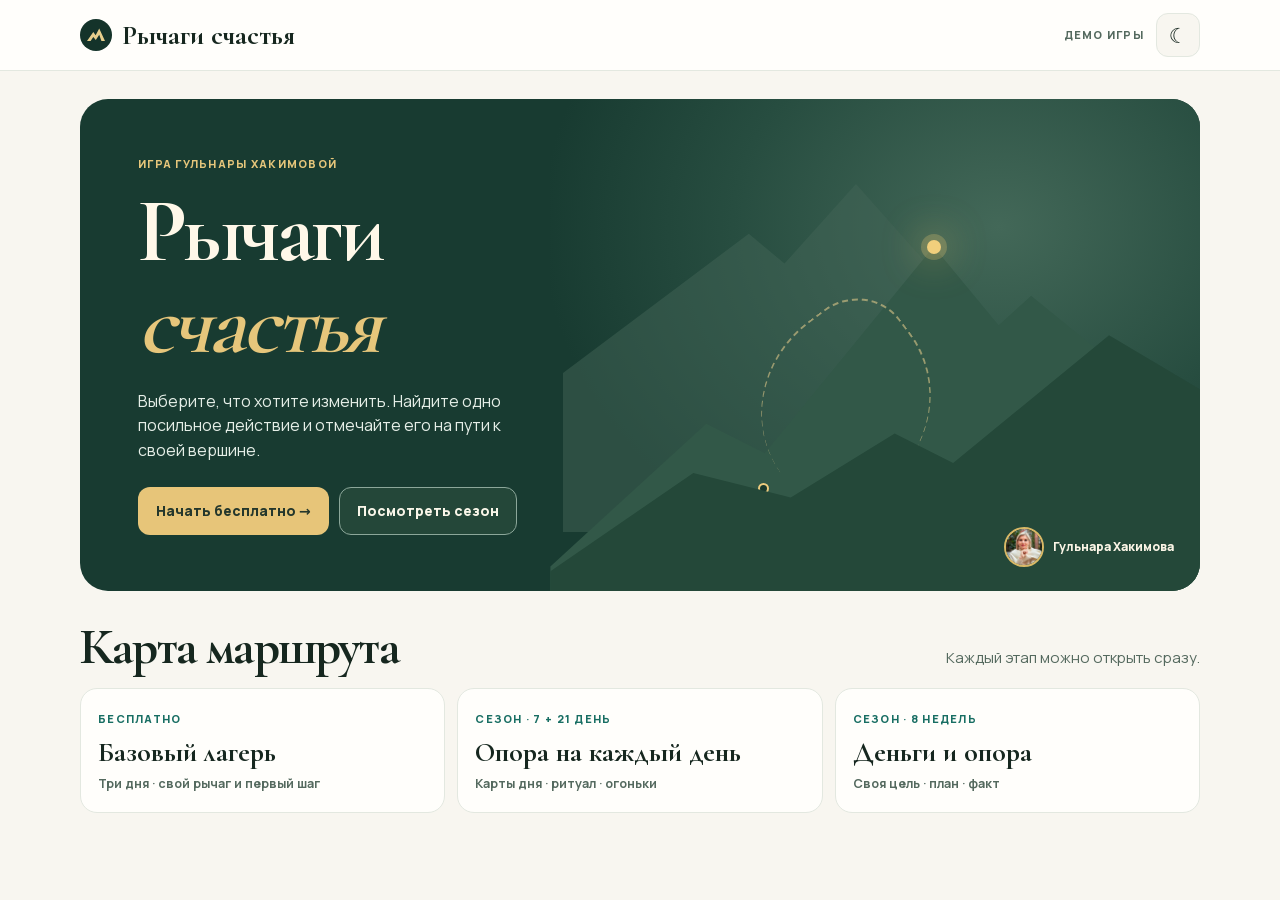
==== expedition/index.html @ 24498863 "Добавить интерактивное демо Экспедиции" ====
<!doctype html>
<html lang="ru" data-theme="light">
<head>
  <meta charset="utf-8">
  <meta name="viewport" content="width=device-width, initial-scale=1">
  <meta name="theme-color" content="#14332a">
  <meta name="robots" content="noindex">
  <title>Рычаги счастья — Экспедиция</title>
  <link rel="icon" href="../gulnara.jpg" type="image/jpeg">
  <link rel="stylesheet" href="fonts/fonts.css">
  <link rel="stylesheet" href="style.css">
  <script src="app.js" defer></script>
</head>
<body>
  <header class="top"><div class="wrap top-inner">
    <a class="brand" href="#start"><span class="brand-icon" aria-hidden="true"></span>Рычаги счастья</a>
    <div class="top-actions"><span class="demo">Демо игры</span><button class="icon" type="button" id="theme" aria-label="Включить тёмную тему">☾</button></div>
  </div></header>
  <main class="wrap">
    <div id="screen"></div>
    <p id="notice" class="sr" role="status"></p>
  </main>
</body>
</html>
---- expedition/fonts/fonts.css ----
/* cyrillic */
@font-face {
  font-family: 'Cormorant Garamond';
  font-style: normal;
  font-weight: 500;
  font-display: swap;
  src: url(a10288635e25bc53.woff2) format('woff2');
  unicode-range: U+0301, U+0400-045F, U+0490-0491, U+04B0-04B1, U+2116;
}
/* latin */
@font-face {
  font-family: 'Cormorant Garamond';
  font-style: normal;
  font-weight: 500;
  font-display: swap;
  src: url(ac5feb95324d5827.woff2) format('woff2');
  unicode-range: U+0000-00FF, U+0131, U+0152-0153, U+02BB-02BC, U+02C6, U+02DA, U+02DC, U+0304, U+0308, U+0329, U+2000-206F, U+20AC, U+2122, U+2191, U+2193, U+2212, U+2215, U+FEFF, U+FFFD;
}
/* cyrillic */
@font-face {
  font-family: 'Cormorant Garamond';
  font-style: normal;
  font-weight: 600;
  font-display: swap;
  src: url(a10288635e25bc53.woff2) format('woff2');
  unicode-range: U+0301, U+0400-045F, U+0490-0491, U+04B0-04B1, U+2116;
}
/* latin */
@font-face {
  font-family: 'Cormorant Garamond';
  font-style: normal;
  font-weight: 600;
  font-display: swap;
  src: url(ac5feb95324d5827.woff2) format('woff2');
  unicode-range: U+0000-00FF, U+0131, U+0152-0153, U+02BB-02BC, U+02C6, U+02DA, U+02DC, U+0304, U+0308, U+0329, U+2000-206F, U+20AC, U+2122, U+2191, U+2193, U+2212, U+2215, U+FEFF, U+FFFD;
}
/* cyrillic */
@font-face {
  font-family: 'Cormorant Garamond';
  font-style: normal;
  font-weight: 700;
  font-display: swap;
  src: url(a10288635e25bc53.woff2) format('woff2');
  unicode-range: U+0301, U+0400-045F, U+0490-0491, U+04B0-04B1, U+2116;
}
/* latin */
@font-face {
  font-family: 'Cormorant Garamond';
  font-style: normal;
  font-weight: 700;
  font-display: swap;
  src: url(ac5feb95324d5827.woff2) format('woff2');
  unicode-range: U+0000-00FF, U+0131, U+0152-0153, U+02BB-02BC, U+02C6, U+02DA, U+02DC, U+0304, U+0308, U+0329, U+2000-206F, U+20AC, U+2122, U+2191, U+2193, U+2212, U+2215, U+FEFF, U+FFFD;
}
/* cyrillic */
@font-face {
  font-family: 'Manrope';
  font-style: normal;
  font-weight: 400;
  font-display: swap;
  src: url(06863ab0cdf648e7.woff2) format('woff2');
  unicode-range: U+0301, U+0400-045F, U+0490-0491, U+04B0-04B1, U+2116;
}
/* latin */
@font-face {
  font-family: 'Manrope';
  font-style: normal;
  font-weight: 400;
  font-display: swap;
  src: url(f2edea8e977073f2.woff2) format('woff2');
  unicode-range: U+0000-00FF, U+0131, U+0152-0153, U+02BB-02BC, U+02C6, U+02DA, U+02DC, U+0304, U+0308, U+0329, U+2000-206F, U+20AC, U+2122, U+2191, U+2193, U+2212, U+2215, U+FEFF, U+FFFD;
}
/* cyrillic */
@font-face {
  font-family: 'Manrope';
  font-style: normal;
  font-weight: 500;
  font-display: swap;
  src: url(06863ab0cdf648e7.woff2) format('woff2');
  unicode-range: U+0301, U+0400-045F, U+0490-0491, U+04B0-04B1, U+2116;
}
/* latin */
@font-face {
  font-family: 'Manrope';
  font-style: normal;
  font-weight: 500;
  font-display: swap;
  src: url(f2edea8e977073f2.woff2) format('woff2');
  unicode-range: U+0000-00FF, U+0131, U+0152-0153, U+02BB-02BC, U+02C6, U+02DA, U+02DC, U+0304, U+0308, U+0329, U+2000-206F, U+20AC, U+2122, U+2191, U+2193, U+2212, U+2215, U+FEFF, U+FFFD;
}
/* cyrillic */
@font-face {
  font-family: 'Manrope';
  font-style: normal;
  font-weight: 600;
  font-display: swap;
  src: url(06863ab0cdf648e7.woff2) format('woff2');
  unicode-range: U+0301, U+0400-045F, U+0490-0491, U+04B0-04B1, U+2116;
}
/* latin */
@font-face {
  font-family: 'Manrope';
  font-style: normal;
  font-weight: 600;
  font-display: swap;
  src: url(f2edea8e977073f2.woff2) format('woff2');
  unicode-range: U+0000-00FF, U+0131, U+0152-0153, U+02BB-02BC, U+02C6, U+02DA, U+02DC, U+0304, U+0308, U+0329, U+2000-206F, U+20AC, U+2122, U+2191, U+2193, U+2212, U+2215, U+FEFF, U+FFFD;
}
/* cyrillic */
@font-face {
  font-family: 'Manrope';
  font-style: normal;
  font-weight: 700;
  font-display: swap;
  src: url(06863ab0cdf648e7.woff2) format('woff2');
  unicode-range: U+0301, U+0400-045F, U+0490-0491, U+04B0-04B1, U+2116;
}
/* latin */
@font-face {
  font-family: 'Manrope';
  font-style: normal;
  font-weight: 700;
  font-display: swap;
  src: url(f2edea8e977073f2.woff2) format('woff2');
  unicode-range: U+0000-00FF, U+0131, U+0152-0153, U+02BB-02BC, U+02C6, U+02DA, U+02DC, U+0304, U+0308, U+0329, U+2000-206F, U+20AC, U+2122, U+2191, U+2193, U+2212, U+2215, U+FEFF, U+FFFD;
}
/* cyrillic */
@font-face {
  font-family: 'Manrope';
  font-style: normal;
  font-weight: 800;
  font-display: swap;
  src: url(06863ab0cdf648e7.woff2) format('woff2');
  unicode-range: U+0301, U+0400-045F, U+0490-0491, U+04B0-04B1, U+2116;
}
/* latin */
@font-face {
  font-family: 'Manrope';
  font-style: normal;
  font-weight: 800;
  font-display: swap;
  src: url(f2edea8e977073f2.woff2) format('woff2');
  unicode-range: U+0000-00FF, U+0131, U+0152-0153, U+02BB-02BC, U+02C6, U+02DA, U+02DC, U+0304, U+0308, U+0329, U+2000-206F, U+20AC, U+2122, U+2191, U+2193, U+2212, U+2215, U+FEFF, U+FFFD;
}
---- expedition/style.css ----
:root{color-scheme:light;--paper:#f8f6f0;--surface:#fffefb;--field:#f4f2ea;--ink:#16271f;--muted:#54695e;--edge:#e3e8e0;--pine:#14332a;--pine-mid:#275042;--mint:#dff2ed;--teal:#186e63;--gold:#c6a14a;--amber:#f6edda;--amber-text:#76520e;--focus:#b08331;--serif:"Cormorant Garamond",Georgia,serif;--sans:Manrope,system-ui,sans-serif}
:root[data-theme=dark]{color-scheme:dark;--paper:#101c18;--surface:#182822;--field:#20332b;--ink:#edf5ef;--muted:#afc4b9;--edge:#354a40;--mint:#203e35;--teal:#9de4d3;--amber:#463921;--amber-text:#f4d789;--focus:#e9be65}
*{box-sizing:border-box}body{margin:0;background:var(--paper);color:var(--ink);font:15px/1.55 var(--sans)}button,input,textarea,select{font:inherit;color:inherit}button{cursor:pointer}a{color:inherit;text-decoration:none}button:focus-visible,a:focus-visible,input:focus-visible,textarea:focus-visible,select:focus-visible,h1:focus-visible,h2:focus-visible{outline:3px solid var(--focus);outline-offset:3px}button:active,.btn:active{transform:translateY(1px)}h1,h2,h3,p{margin:0}h1,h2,h3{font-family:var(--serif);line-height:1.03;font-weight:700}h1{font-size:clamp(48px,7vw,98px);letter-spacing:-.045em}h2{font-size:clamp(35px,4vw,56px);letter-spacing:-.035em}h3{font-size:29px}.wrap{width:min(1120px,calc(100% - 48px));margin-inline:auto}.sr{position:absolute;width:1px;height:1px;overflow:hidden;clip-path:inset(50%);white-space:nowrap}.top{border-bottom:1px solid var(--edge);background:var(--surface)}.top-inner{display:flex;align-items:center;justify-content:space-between;min-height:70px;gap:12px}.brand{display:inline-flex;align-items:center;gap:10px;font:700 clamp(22px,3.5vw,28px)/1 var(--serif)}.brand-icon{width:32px;height:32px;border-radius:50%;background:var(--pine);position:relative;flex:none}.brand-icon:after{content:"";position:absolute;inset:7px;background:#e7ce8c;clip-path:polygon(0 84%,35% 33%,48% 51%,68% 14%,100% 84%,80% 84%,68% 48%,49% 78%,35% 61%,20% 84%)}.top-actions{display:flex;align-items:center;gap:12px}.demo,.label{font-size:11px;letter-spacing:.115em;text-transform:uppercase;font-weight:800}.demo{color:var(--muted);white-space:nowrap}.icon{display:grid;place-items:center;min-width:44px;height:44px;border:1px solid var(--edge);border-radius:12px;background:var(--paper);font-size:21px}.icon:hover,.mutebtn:hover{background:var(--mint)}
.hero{position:relative;isolation:isolate;overflow:hidden;display:grid;grid-template-columns:1.08fr .92fr;align-items:center;min-height:470px;padding:56px 58px;margin:28px 0 30px;color:#fff8e9;background:#183b31;border-radius:28px}.hero-copy{position:relative;z-index:2}.hero .label,.hero i{color:#e6c67b}.hero i{font-weight:600}.hero h1{margin:14px 0 18px}.hero .desc{max-width:41ch;color:#e6efe8;font-size:16px}.hero-actions{display:flex;flex-wrap:wrap;gap:10px;margin-top:24px}.hero .mutebtn{color:#f9f6e9;border-color:#8ca79a;background:#244739}.hero .mutebtn:hover{background:#345c4b}.hero-art{position:absolute;z-index:-1;inset:0 0 0 42%;overflow:hidden;background:radial-gradient(ellipse at 69% 26%,#436858 0%,#274d40 42%,transparent 72%)}.mount{position:absolute;inset:0;clip-path:polygon(0 95%,24% 66%,33% 72%,59% 30%,69% 46%,74% 40%,100% 68%,100% 100%,0 100%);background:#325848}.mount.back{inset:-13% -12% 12% 2%;background:#426556;opacity:.5;transform:scaleX(-1)}.mount.front{background:#244839;clip-path:polygon(0 100%,0 96%,22% 76%,37% 81%,53% 68%,62% 74%,86% 48%,100% 59%,100% 100%)}.summit{position:absolute;left:59%;top:30%;width:14px;height:14px;transform:translate(-50%,-50%);background:#f1cf7c;border-radius:50%;box-shadow:0 0 0 6px #f0cb7340,0 0 38px 8px #f0cb7360}.trail{position:absolute;left:31%;top:44%;width:29%;height:36%;border-top:2px dashed #e9ce8d90;border-right:2px dashed #e9ce8d90;border-radius:60% 30%;transform:rotate(-37deg)}.camp{position:absolute;left:32%;top:78%;width:11px;height:11px;border-radius:50%;border:2px solid #edcb7e;background:#19382c}.guide{position:absolute;right:26px;bottom:24px;display:flex;align-items:center;gap:9px;color:#fbf5e6;font-size:12px;font-weight:750}.guide img{width:40px;height:40px;border:2px solid #d8b866;border-radius:50%;object-fit:cover}
.btn,.mutebtn{display:inline-flex;align-items:center;justify-content:center;gap:8px;min-height:48px;padding:10px 17px;border-radius:12px;font-weight:800;font-size:14px;border:1px solid transparent;text-align:center}.btn{background:#1f7063;color:white}.btn:hover{background:#185d51}.btn.gold{background:#e7c579;color:#24372c}.btn.gold:hover{background:#f3d694}.mutebtn{background:var(--surface);border-color:var(--edge);color:var(--ink)}.btn:disabled{opacity:.6;cursor:default;transform:none}.route-intro{display:flex;align-items:baseline;justify-content:space-between;gap:14px;margin-bottom:14px}.route-intro p,.muted{color:var(--muted)}.routes{display:grid;grid-template-columns:repeat(3,1fr);gap:12px;margin-bottom:42px}.route{display:block;text-align:left;background:var(--surface);padding:17px;border:1px solid var(--edge);border-radius:17px;min-height:125px}.route:hover{border-color:var(--teal);background:var(--mint)}.route strong{display:block;font-family:var(--serif);font-size:28px;line-height:1.08;margin:8px 0 4px}.route .label,.panel .label{color:var(--teal)}.route small{color:var(--muted);font-weight:650}
.stage{display:grid;grid-template-columns:245px minmax(0,1fr);gap:20px;margin:26px 0 42px;align-items:start}.rail{display:grid;gap:6px;background:var(--surface);border:1px solid var(--edge);border-radius:18px;padding:9px}.navbtn{display:flex;align-items:center;gap:11px;text-align:left;border:0;background:transparent;padding:10px 11px;border-radius:11px;min-height:47px;font-size:13px;font-weight:800}.navbtn:hover,.navbtn[aria-current=page]{background:var(--mint);color:var(--teal)}.panel{min-width:0;background:var(--surface);padding:clamp(20px,4vw,38px);border:1px solid var(--edge);border-radius:22px}.panel h2{margin:7px 0 10px}.panel>.muted{max-width:64ch}.panel form,.panel>.controls,.mini,.choices,.range-label{margin-top:19px}.controls{display:flex;flex-wrap:wrap;gap:9px;align-items:center}.mini{background:var(--field);border-radius:15px;padding:16px}.mini h3{margin-bottom:6px}.mini p{color:var(--muted)}.mini .controls{margin-top:12px}.mini input,.mini textarea,.form-grid input,.form-grid textarea{background:var(--surface)}.notice{color:var(--teal);font-weight:800;margin-top:12px}.choices{display:flex;flex-wrap:wrap;gap:7px}.pick{min-height:44px;padding:6px 11px;border-radius:10px;border:1px solid var(--edge);background:var(--surface);font-size:13px;font-weight:750}.pick:hover,.pick[aria-pressed=true]{background:var(--mint);border-color:var(--teal);color:var(--teal)}.calendar{display:grid;grid-template-columns:repeat(7,minmax(0,1fr));gap:6px}.calendar.eight{grid-template-columns:repeat(8,minmax(0,1fr))}.calendar .pick{padding:5px 0}.pick.done{background:var(--amber);color:var(--amber-text)}.pick.done[aria-pressed=true]{border-color:var(--focus)}.range-label,.field-label{display:grid;gap:5px;font-weight:760;font-size:14px}.range-label output{font-weight:800;color:var(--teal)}input[type=range]{width:100%;height:36px;accent-color:#2aa596;margin:0}input[type=text],input[type=number],textarea{width:100%;min-width:0;min-height:46px;padding:8px 11px;border-radius:11px;border:1px solid var(--edge);background:var(--surface)}textarea{resize:vertical}.form-grid{display:grid;grid-template-columns:repeat(2,minmax(0,1fr));gap:12px;margin:12px 0}.meter{display:grid;grid-template-columns:repeat(3,1fr);gap:8px;margin-top:16px}.meter div{background:var(--field);border-radius:13px;padding:10px}.meter b,.meter span{display:block}.meter span{font-size:12px;color:var(--muted)}.meter b{font-size:19px}.mini.selected{background:var(--mint)}dialog{background:var(--surface);color:var(--ink);border:1px solid var(--edge);border-radius:18px;width:min(450px,calc(100% - 32px));padding:24px}dialog::backdrop{background:#0c1d18ac}dialog h3,dialog p{margin-bottom:10px}
@media(max-width:780px){.hero{padding:38px;min-height:405px}.stage{grid-template-columns:1fr;gap:11px}.rail{grid-template-columns:repeat(3,minmax(0,1fr));gap:3px}.navbtn{justify-content:center;text-align:center;padding:6px 4px;min-height:44px;line-height:1.25}.routes{gap:8px}.route{padding:12px}}
@media(max-width:540px){.wrap{width:calc(100% - 28px)}.top-inner{min-height:58px}.top-actions{gap:6px}.demo{font-size:9px}.hero{display:block;min-height:0;padding:27px 20px 121px;margin:15px 0 22px;border-radius:20px}.hero h1{font-size:clamp(46px,13.7vw,66px);margin:11px 0 12px}.hero .desc{font-size:14px}.hero-actions{margin-top:18px}.hero-art{inset:32% 0 0 12%}.hero .summit{left:75%;top:52%}.hero .mount{transform:translate(6%,20%)}.hero .mount.back{transform:scaleX(-1)}.hero .guide{right:15px;bottom:13px}.hero .trail,.hero .camp{display:none}.route-intro{display:block}.route-intro h2{font-size:35px}.route-intro p{font-size:13px}.routes{grid-template-columns:1fr;gap:7px}.route{min-height:0;padding:10px 14px}.route strong{font-size:25px;margin:3px 0}.stage{margin-top:12px}.panel{padding:17px;border-radius:16px}.calendar{gap:4px}.form-grid{grid-template-columns:1fr;gap:8px}.meter b{font-size:16px}.brand-icon{width:28px;height:28px}}
@media(prefers-reduced-motion:no-preference){button,.btn{transition:background-color .15s,border-color .15s,transform .12s}}
dialog form{margin:0}
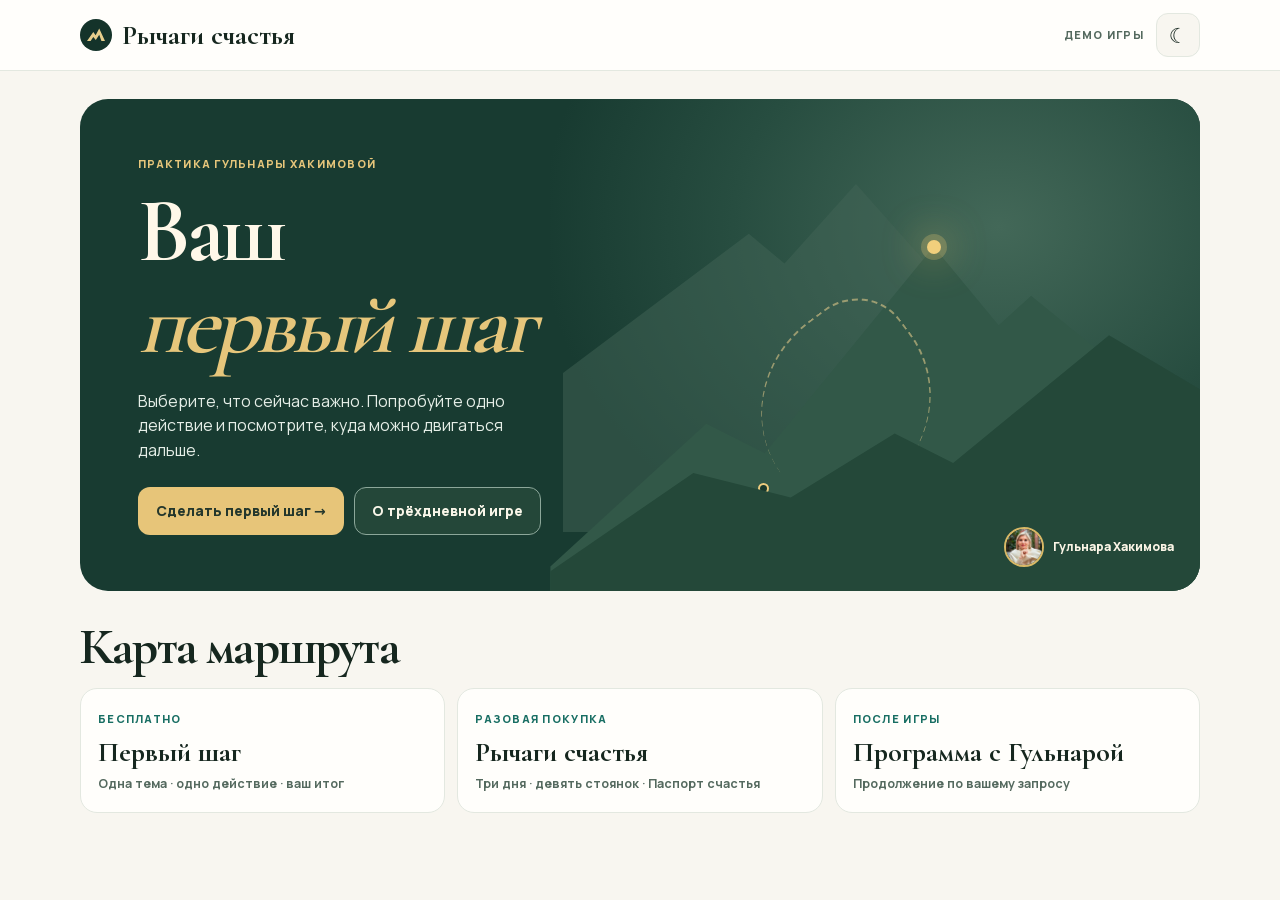
==== commit 577ab86c: "Show free practice before the paid Rychagi route" ====
--- a/expedition/index.html
+++ b/expedition/index.html
@@ -5,11 +5,11 @@
   <meta name="viewport" content="width=device-width, initial-scale=1">
   <meta name="theme-color" content="#14332a">
   <meta name="robots" content="noindex">
-  <title>Рычаги счастья — Экспедиция</title>
+  <title>Первый шаг · Рычаги счастья</title>
   <link rel="icon" href="../gulnara.jpg" type="image/jpeg">
   <link rel="stylesheet" href="fonts/fonts.css">
-  <link rel="stylesheet" href="style.css">
-  <script src="app.js" defer></script>
+  <link rel="stylesheet" href="style.css?v=2">
+  <script src="app.js?v=2" defer></script>
 </head>
 <body>
   <header class="top"><div class="wrap top-inner">
--- a/expedition/style.css
+++ b/expedition/style.css
@@ -1,10 +1,763 @@
-:root{color-scheme:light;--paper:#f8f6f0;--surface:#fffefb;--field:#f4f2ea;--ink:#16271f;--muted:#54695e;--edge:#e3e8e0;--pine:#14332a;--pine-mid:#275042;--mint:#dff2ed;--teal:#186e63;--gold:#c6a14a;--amber:#f6edda;--amber-text:#76520e;--focus:#b08331;--serif:"Cormorant Garamond",Georgia,serif;--sans:Manrope,system-ui,sans-serif}
-:root[data-theme=dark]{color-scheme:dark;--paper:#101c18;--surface:#182822;--field:#20332b;--ink:#edf5ef;--muted:#afc4b9;--edge:#354a40;--mint:#203e35;--teal:#9de4d3;--amber:#463921;--amber-text:#f4d789;--focus:#e9be65}
-*{box-sizing:border-box}body{margin:0;background:var(--paper);color:var(--ink);font:15px/1.55 var(--sans)}button,input,textarea,select{font:inherit;color:inherit}button{cursor:pointer}a{color:inherit;text-decoration:none}button:focus-visible,a:focus-visible,input:focus-visible,textarea:focus-visible,select:focus-visible,h1:focus-visible,h2:focus-visible{outline:3px solid var(--focus);outline-offset:3px}button:active,.btn:active{transform:translateY(1px)}h1,h2,h3,p{margin:0}h1,h2,h3{font-family:var(--serif);line-height:1.03;font-weight:700}h1{font-size:clamp(48px,7vw,98px);letter-spacing:-.045em}h2{font-size:clamp(35px,4vw,56px);letter-spacing:-.035em}h3{font-size:29px}.wrap{width:min(1120px,calc(100% - 48px));margin-inline:auto}.sr{position:absolute;width:1px;height:1px;overflow:hidden;clip-path:inset(50%);white-space:nowrap}.top{border-bottom:1px solid var(--edge);background:var(--surface)}.top-inner{display:flex;align-items:center;justify-content:space-between;min-height:70px;gap:12px}.brand{display:inline-flex;align-items:center;gap:10px;font:700 clamp(22px,3.5vw,28px)/1 var(--serif)}.brand-icon{width:32px;height:32px;border-radius:50%;background:var(--pine);position:relative;flex:none}.brand-icon:after{content:"";position:absolute;inset:7px;background:#e7ce8c;clip-path:polygon(0 84%,35% 33%,48% 51%,68% 14%,100% 84%,80% 84%,68% 48%,49% 78%,35% 61%,20% 84%)}.top-actions{display:flex;align-items:center;gap:12px}.demo,.label{font-size:11px;letter-spacing:.115em;text-transform:uppercase;font-weight:800}.demo{color:var(--muted);white-space:nowrap}.icon{display:grid;place-items:center;min-width:44px;height:44px;border:1px solid var(--edge);border-radius:12px;background:var(--paper);font-size:21px}.icon:hover,.mutebtn:hover{background:var(--mint)}
-.hero{position:relative;isolation:isolate;overflow:hidden;display:grid;grid-template-columns:1.08fr .92fr;align-items:center;min-height:470px;padding:56px 58px;margin:28px 0 30px;color:#fff8e9;background:#183b31;border-radius:28px}.hero-copy{position:relative;z-index:2}.hero .label,.hero i{color:#e6c67b}.hero i{font-weight:600}.hero h1{margin:14px 0 18px}.hero .desc{max-width:41ch;color:#e6efe8;font-size:16px}.hero-actions{display:flex;flex-wrap:wrap;gap:10px;margin-top:24px}.hero .mutebtn{color:#f9f6e9;border-color:#8ca79a;background:#244739}.hero .mutebtn:hover{background:#345c4b}.hero-art{position:absolute;z-index:-1;inset:0 0 0 42%;overflow:hidden;background:radial-gradient(ellipse at 69% 26%,#436858 0%,#274d40 42%,transparent 72%)}.mount{position:absolute;inset:0;clip-path:polygon(0 95%,24% 66%,33% 72%,59% 30%,69% 46%,74% 40%,100% 68%,100% 100%,0 100%);background:#325848}.mount.back{inset:-13% -12% 12% 2%;background:#426556;opacity:.5;transform:scaleX(-1)}.mount.front{background:#244839;clip-path:polygon(0 100%,0 96%,22% 76%,37% 81%,53% 68%,62% 74%,86% 48%,100% 59%,100% 100%)}.summit{position:absolute;left:59%;top:30%;width:14px;height:14px;transform:translate(-50%,-50%);background:#f1cf7c;border-radius:50%;box-shadow:0 0 0 6px #f0cb7340,0 0 38px 8px #f0cb7360}.trail{position:absolute;left:31%;top:44%;width:29%;height:36%;border-top:2px dashed #e9ce8d90;border-right:2px dashed #e9ce8d90;border-radius:60% 30%;transform:rotate(-37deg)}.camp{position:absolute;left:32%;top:78%;width:11px;height:11px;border-radius:50%;border:2px solid #edcb7e;background:#19382c}.guide{position:absolute;right:26px;bottom:24px;display:flex;align-items:center;gap:9px;color:#fbf5e6;font-size:12px;font-weight:750}.guide img{width:40px;height:40px;border:2px solid #d8b866;border-radius:50%;object-fit:cover}
-.btn,.mutebtn{display:inline-flex;align-items:center;justify-content:center;gap:8px;min-height:48px;padding:10px 17px;border-radius:12px;font-weight:800;font-size:14px;border:1px solid transparent;text-align:center}.btn{background:#1f7063;color:white}.btn:hover{background:#185d51}.btn.gold{background:#e7c579;color:#24372c}.btn.gold:hover{background:#f3d694}.mutebtn{background:var(--surface);border-color:var(--edge);color:var(--ink)}.btn:disabled{opacity:.6;cursor:default;transform:none}.route-intro{display:flex;align-items:baseline;justify-content:space-between;gap:14px;margin-bottom:14px}.route-intro p,.muted{color:var(--muted)}.routes{display:grid;grid-template-columns:repeat(3,1fr);gap:12px;margin-bottom:42px}.route{display:block;text-align:left;background:var(--surface);padding:17px;border:1px solid var(--edge);border-radius:17px;min-height:125px}.route:hover{border-color:var(--teal);background:var(--mint)}.route strong{display:block;font-family:var(--serif);font-size:28px;line-height:1.08;margin:8px 0 4px}.route .label,.panel .label{color:var(--teal)}.route small{color:var(--muted);font-weight:650}
-.stage{display:grid;grid-template-columns:245px minmax(0,1fr);gap:20px;margin:26px 0 42px;align-items:start}.rail{display:grid;gap:6px;background:var(--surface);border:1px solid var(--edge);border-radius:18px;padding:9px}.navbtn{display:flex;align-items:center;gap:11px;text-align:left;border:0;background:transparent;padding:10px 11px;border-radius:11px;min-height:47px;font-size:13px;font-weight:800}.navbtn:hover,.navbtn[aria-current=page]{background:var(--mint);color:var(--teal)}.panel{min-width:0;background:var(--surface);padding:clamp(20px,4vw,38px);border:1px solid var(--edge);border-radius:22px}.panel h2{margin:7px 0 10px}.panel>.muted{max-width:64ch}.panel form,.panel>.controls,.mini,.choices,.range-label{margin-top:19px}.controls{display:flex;flex-wrap:wrap;gap:9px;align-items:center}.mini{background:var(--field);border-radius:15px;padding:16px}.mini h3{margin-bottom:6px}.mini p{color:var(--muted)}.mini .controls{margin-top:12px}.mini input,.mini textarea,.form-grid input,.form-grid textarea{background:var(--surface)}.notice{color:var(--teal);font-weight:800;margin-top:12px}.choices{display:flex;flex-wrap:wrap;gap:7px}.pick{min-height:44px;padding:6px 11px;border-radius:10px;border:1px solid var(--edge);background:var(--surface);font-size:13px;font-weight:750}.pick:hover,.pick[aria-pressed=true]{background:var(--mint);border-color:var(--teal);color:var(--teal)}.calendar{display:grid;grid-template-columns:repeat(7,minmax(0,1fr));gap:6px}.calendar.eight{grid-template-columns:repeat(8,minmax(0,1fr))}.calendar .pick{padding:5px 0}.pick.done{background:var(--amber);color:var(--amber-text)}.pick.done[aria-pressed=true]{border-color:var(--focus)}.range-label,.field-label{display:grid;gap:5px;font-weight:760;font-size:14px}.range-label output{font-weight:800;color:var(--teal)}input[type=range]{width:100%;height:36px;accent-color:#2aa596;margin:0}input[type=text],input[type=number],textarea{width:100%;min-width:0;min-height:46px;padding:8px 11px;border-radius:11px;border:1px solid var(--edge);background:var(--surface)}textarea{resize:vertical}.form-grid{display:grid;grid-template-columns:repeat(2,minmax(0,1fr));gap:12px;margin:12px 0}.meter{display:grid;grid-template-columns:repeat(3,1fr);gap:8px;margin-top:16px}.meter div{background:var(--field);border-radius:13px;padding:10px}.meter b,.meter span{display:block}.meter span{font-size:12px;color:var(--muted)}.meter b{font-size:19px}.mini.selected{background:var(--mint)}dialog{background:var(--surface);color:var(--ink);border:1px solid var(--edge);border-radius:18px;width:min(450px,calc(100% - 32px));padding:24px}dialog::backdrop{background:#0c1d18ac}dialog h3,dialog p{margin-bottom:10px}
-@media(max-width:780px){.hero{padding:38px;min-height:405px}.stage{grid-template-columns:1fr;gap:11px}.rail{grid-template-columns:repeat(3,minmax(0,1fr));gap:3px}.navbtn{justify-content:center;text-align:center;padding:6px 4px;min-height:44px;line-height:1.25}.routes{gap:8px}.route{padding:12px}}
-@media(max-width:540px){.wrap{width:calc(100% - 28px)}.top-inner{min-height:58px}.top-actions{gap:6px}.demo{font-size:9px}.hero{display:block;min-height:0;padding:27px 20px 121px;margin:15px 0 22px;border-radius:20px}.hero h1{font-size:clamp(46px,13.7vw,66px);margin:11px 0 12px}.hero .desc{font-size:14px}.hero-actions{margin-top:18px}.hero-art{inset:32% 0 0 12%}.hero .summit{left:75%;top:52%}.hero .mount{transform:translate(6%,20%)}.hero .mount.back{transform:scaleX(-1)}.hero .guide{right:15px;bottom:13px}.hero .trail,.hero .camp{display:none}.route-intro{display:block}.route-intro h2{font-size:35px}.route-intro p{font-size:13px}.routes{grid-template-columns:1fr;gap:7px}.route{min-height:0;padding:10px 14px}.route strong{font-size:25px;margin:3px 0}.stage{margin-top:12px}.panel{padding:17px;border-radius:16px}.calendar{gap:4px}.form-grid{grid-template-columns:1fr;gap:8px}.meter b{font-size:16px}.brand-icon{width:28px;height:28px}}
-@media(prefers-reduced-motion:no-preference){button,.btn{transition:background-color .15s,border-color .15s,transform .12s}}
-dialog form{margin:0}
+:root {
+  color-scheme:light;
+  --paper:#f8f6f0;
+  --surface:#fffefb;
+  --field:#f4f2ea;
+  --ink:#16271f;
+  --muted:#54695e;
+  --edge:#e3e8e0;
+  --pine:#14332a;
+  --pine-mid:#275042;
+  --mint:#dff2ed;
+  --teal:#186e63;
+  --gold:#c6a14a;
+  --amber:#f6edda;
+  --amber-text:#76520e;
+  --focus:#b08331;
+  --serif:"Cormorant Garamond",Georgia,serif;
+  --sans:Manrope,system-ui,sans-serif;
+}
+
+:root[data-theme=dark] {
+  color-scheme:dark;
+  --paper:#101c18;
+  --surface:#182822;
+  --field:#20332b;
+  --ink:#edf5ef;
+  --muted:#afc4b9;
+  --edge:#354a40;
+  --mint:#203e35;
+  --teal:#9de4d3;
+  --amber:#463921;
+  --amber-text:#f4d789;
+  --focus:#e9be65;
+}
+
+* {
+  box-sizing:border-box;
+}
+
+body {
+  margin:0;
+  background:var(--paper);
+  color:var(--ink);
+  font:15px/1.55 var(--sans);
+}
+
+button,input,textarea,select {
+  font:inherit;
+  color:inherit;
+}
+
+button {
+  cursor:pointer;
+}
+
+a {
+  color:inherit;
+  text-decoration:none;
+}
+
+button:focus-visible,a:focus-visible,input:focus-visible,textarea:focus-visible,select:focus-visible,h1:focus-visible,h2:focus-visible {
+  outline:3px solid var(--focus);
+  outline-offset:3px;
+}
+
+button:active,.btn:active {
+  transform:translateY(1px);
+}
+
+h1,h2,h3,p {
+  margin:0;
+}
+
+h1,h2,h3 {
+  font-family:var(--serif);
+  line-height:1.03;
+  font-weight:700;
+}
+
+h1 {
+  font-size:clamp(48px,7vw,98px);
+  letter-spacing:-.045em;
+}
+
+h2 {
+  font-size:clamp(35px,4vw,56px);
+  letter-spacing:-.035em;
+}
+
+h3 {
+  font-size:29px;
+}
+
+.wrap {
+  width:min(1120px,calc(100% - 48px));
+  margin-inline:auto;
+}
+
+.sr {
+  position:absolute;
+  width:1px;
+  height:1px;
+  overflow:hidden;
+  clip-path:inset(50%);
+  white-space:nowrap;
+}
+
+.top {
+  border-bottom:1px solid var(--edge);
+  background:var(--surface);
+}
+
+.top-inner {
+  display:flex;
+  align-items:center;
+  justify-content:space-between;
+  min-height:70px;
+  gap:12px;
+}
+
+.brand {
+  display:inline-flex;
+  align-items:center;
+  gap:10px;
+  font:700 clamp(22px,3.5vw,28px)/1 var(--serif);
+}
+
+.brand-icon {
+  width:32px;
+  height:32px;
+  border-radius:50%;
+  background:var(--pine);
+  position:relative;
+  flex:none;
+}
+
+.brand-icon:after {
+  content:"";
+  position:absolute;
+  inset:7px;
+  background:#e7ce8c;
+  clip-path:polygon(0 84%,35% 33%,48% 51%,68% 14%,100% 84%,80% 84%,68% 48%,49% 78%,35% 61%,20% 84%);
+}
+
+.top-actions {
+  display:flex;
+  align-items:center;
+  gap:12px;
+}
+
+.demo,.label {
+  font-size:11px;
+  letter-spacing:.115em;
+  text-transform:uppercase;
+  font-weight:800;
+}
+
+.demo {
+  color:var(--muted);
+  white-space:nowrap;
+}
+
+.icon {
+  display:grid;
+  place-items:center;
+  min-width:44px;
+  height:44px;
+  border:1px solid var(--edge);
+  border-radius:12px;
+  background:var(--paper);
+  font-size:21px;
+}
+
+.icon:hover,.mutebtn:hover {
+  background:var(--mint);
+}
+
+.hero {
+  position:relative;
+  isolation:isolate;
+  overflow:hidden;
+  display:grid;
+  grid-template-columns:1.08fr .92fr;
+  align-items:center;
+  min-height:470px;
+  padding:56px 58px;
+  margin:28px 0 30px;
+  color:#fff8e9;
+  background:#183b31;
+  border-radius:28px;
+}
+
+.hero-copy {
+  position:relative;
+  z-index:2;
+}
+
+.hero .label,.hero i {
+  color:#e6c67b;
+}
+
+.hero i {
+  font-weight:600;
+}
+
+.hero h1 {
+  margin:14px 0 18px;
+}
+
+.hero .desc {
+  max-width:41ch;
+  color:#e6efe8;
+  font-size:16px;
+}
+
+.hero-actions {
+  display:flex;
+  flex-wrap:wrap;
+  gap:10px;
+  margin-top:24px;
+}
+
+.hero .mutebtn {
+  color:#f9f6e9;
+  border-color:#8ca79a;
+  background:#244739;
+}
+
+.hero .mutebtn:hover {
+  background:#345c4b;
+}
+
+.hero-art {
+  position:absolute;
+  z-index:-1;
+  inset:0 0 0 42%;
+  overflow:hidden;
+  background:radial-gradient(ellipse at 69% 26%,#436858 0%,#274d40 42%,transparent 72%);
+}
+
+.mount {
+  position:absolute;
+  inset:0;
+  clip-path:polygon(0 95%,24% 66%,33% 72%,59% 30%,69% 46%,74% 40%,100% 68%,100% 100%,0 100%);
+  background:#325848;
+}
+
+.mount.back {
+  inset:-13% -12% 12% 2%;
+  background:#426556;
+  opacity:.5;
+  transform:scaleX(-1);
+}
+
+.mount.front {
+  background:#244839;
+  clip-path:polygon(0 100%,0 96%,22% 76%,37% 81%,53% 68%,62% 74%,86% 48%,100% 59%,100% 100%);
+}
+
+.summit {
+  position:absolute;
+  left:59%;
+  top:30%;
+  width:14px;
+  height:14px;
+  transform:translate(-50%,-50%);
+  background:#f1cf7c;
+  border-radius:50%;
+  box-shadow:0 0 0 6px #f0cb7340,0 0 38px 8px #f0cb7360;
+}
+
+.trail {
+  position:absolute;
+  left:31%;
+  top:44%;
+  width:29%;
+  height:36%;
+  border-top:2px dashed #e9ce8d90;
+  border-right:2px dashed #e9ce8d90;
+  border-radius:60% 30%;
+  transform:rotate(-37deg);
+}
+
+.camp {
+  position:absolute;
+  left:32%;
+  top:78%;
+  width:11px;
+  height:11px;
+  border-radius:50%;
+  border:2px solid #edcb7e;
+  background:#19382c;
+}
+
+.guide {
+  position:absolute;
+  right:26px;
+  bottom:24px;
+  display:flex;
+  align-items:center;
+  gap:9px;
+  color:#fbf5e6;
+  font-size:12px;
+  font-weight:750;
+}
+
+.guide img {
+  width:40px;
+  height:40px;
+  border:2px solid #d8b866;
+  border-radius:50%;
+  object-fit:cover;
+}
+
+.btn,.mutebtn {
+  display:inline-flex;
+  align-items:center;
+  justify-content:center;
+  gap:8px;
+  min-height:48px;
+  padding:10px 17px;
+  border-radius:12px;
+  font-weight:800;
+  font-size:14px;
+  border:1px solid transparent;
+  text-align:center;
+}
+
+.btn {
+  background:#1f7063;
+  color:white;
+}
+
+.btn:hover {
+  background:#185d51;
+}
+
+.btn.gold {
+  background:#e7c579;
+  color:#24372c;
+}
+
+.btn.gold:hover {
+  background:#f3d694;
+}
+
+.mutebtn {
+  background:var(--surface);
+  border-color:var(--edge);
+  color:var(--ink);
+}
+
+.btn:disabled {
+  opacity:.6;
+  cursor:default;
+  transform:none;
+}
+
+.route-intro {
+  display:flex;
+  align-items:baseline;
+  justify-content:space-between;
+  gap:14px;
+  margin-bottom:14px;
+}
+
+.route-intro p,.muted {
+  color:var(--muted);
+}
+
+.routes {
+  display:grid;
+  grid-template-columns:repeat(3,1fr);
+  gap:12px;
+  margin-bottom:42px;
+}
+
+.route {
+  display:block;
+  text-align:left;
+  background:var(--surface);
+  padding:17px;
+  border:1px solid var(--edge);
+  border-radius:17px;
+  min-height:125px;
+}
+
+.route:hover {
+  border-color:var(--teal);
+  background:var(--mint);
+}
+
+.route strong {
+  display:block;
+  font-family:var(--serif);
+  font-size:28px;
+  line-height:1.08;
+  margin:8px 0 4px;
+}
+
+.route .label,.panel .label {
+  color:var(--teal);
+}
+
+.route small {
+  color:var(--muted);
+  font-weight:650;
+}
+
+.stage {
+  display:grid;
+  grid-template-columns:245px minmax(0,1fr);
+  gap:20px;
+  margin:26px 0 42px;
+  align-items:start;
+}
+
+.rail {
+  display:grid;
+  gap:6px;
+  background:var(--surface);
+  border:1px solid var(--edge);
+  border-radius:18px;
+  padding:9px;
+}
+
+.navbtn {
+  display:flex;
+  align-items:center;
+  gap:11px;
+  text-align:left;
+  border:0;
+  background:transparent;
+  padding:10px 11px;
+  border-radius:11px;
+  min-height:47px;
+  font-size:13px;
+  font-weight:800;
+}
+
+.navbtn:hover,.navbtn[aria-current=page] {
+  background:var(--mint);
+  color:var(--teal);
+}
+
+.panel {
+  min-width:0;
+  background:var(--surface);
+  padding:clamp(20px,4vw,38px);
+  border:1px solid var(--edge);
+  border-radius:22px;
+}
+
+.panel h2 {
+  margin:7px 0 10px;
+}
+
+.panel>.muted {
+  max-width:64ch;
+}
+
+.panel form,.panel>.controls,.mini,.choices,.range-label {
+  margin-top:19px;
+}
+
+.controls {
+  display:flex;
+  flex-wrap:wrap;
+  gap:9px;
+  align-items:center;
+}
+
+.mini {
+  background:var(--field);
+  border-radius:15px;
+  padding:16px;
+}
+
+.mini h3 {
+  margin-bottom:6px;
+}
+
+.mini p {
+  color:var(--muted);
+}
+
+.mini .controls {
+  margin-top:12px;
+}
+
+.mini input,.mini textarea,.form-grid input,.form-grid textarea {
+  background:var(--surface);
+}
+
+.notice {
+  color:var(--teal);
+  font-weight:800;
+  margin-top:12px;
+}
+
+.choices {
+  display:flex;
+  flex-wrap:wrap;
+  gap:7px;
+}
+
+.pick {
+  min-height:44px;
+  padding:6px 11px;
+  border-radius:10px;
+  border:1px solid var(--edge);
+  background:var(--surface);
+  font-size:13px;
+  font-weight:750;
+}
+
+.pick:hover,.pick[aria-pressed=true] {
+  background:var(--mint);
+  border-color:var(--teal);
+  color:var(--teal);
+}
+
+.calendar {
+  display:grid;
+  grid-template-columns:repeat(7,minmax(0,1fr));
+  gap:6px;
+}
+
+.calendar.eight {
+  grid-template-columns:repeat(8,minmax(0,1fr));
+}
+
+.calendar .pick {
+  padding:5px 0;
+}
+
+.pick.done {
+  background:var(--amber);
+  color:var(--amber-text);
+}
+
+.pick.done[aria-pressed=true] {
+  border-color:var(--focus);
+}
+
+.range-label,.field-label {
+  display:grid;
+  gap:5px;
+  font-weight:760;
+  font-size:14px;
+}
+
+.range-label output {
+  font-weight:800;
+  color:var(--teal);
+}
+
+input[type=range] {
+  width:100%;
+  height:36px;
+  accent-color:#2aa596;
+  margin:0;
+}
+
+input[type=text],input[type=number],textarea {
+  width:100%;
+  min-width:0;
+  min-height:46px;
+  padding:8px 11px;
+  border-radius:11px;
+  border:1px solid var(--edge);
+  background:var(--surface);
+}
+
+textarea {
+  resize:vertical;
+}
+
+.form-grid {
+  display:grid;
+  grid-template-columns:repeat(2,minmax(0,1fr));
+  gap:12px;
+  margin:12px 0;
+}
+
+.meter {
+  display:grid;
+  grid-template-columns:repeat(3,1fr);
+  gap:8px;
+  margin-top:16px;
+}
+
+.meter div {
+  background:var(--field);
+  border-radius:13px;
+  padding:10px;
+}
+
+.meter b,.meter span {
+  display:block;
+}
+
+.meter span {
+  font-size:12px;
+  color:var(--muted);
+}
+
+.meter b {
+  font-size:19px;
+}
+
+.mini.selected {
+  background:var(--mint);
+}
+
+dialog {
+  background:var(--surface);
+  color:var(--ink);
+  border:1px solid var(--edge);
+  border-radius:18px;
+  width:min(450px,calc(100% - 32px));
+  padding:24px;
+}
+
+dialog::backdrop {
+  background:#0c1d18ac;
+}
+
+dialog h3,dialog p {
+  margin-bottom:10px;
+}
+
+@media(max-width:780px) {
+  .hero {
+    padding:38px;
+    min-height:405px;
+  }
+  .stage {
+    grid-template-columns:1fr;
+    gap:11px;
+  }
+  .rail {
+    grid-template-columns:repeat(3,minmax(0,1fr));
+    gap:3px;
+  }
+  .navbtn {
+    justify-content:center;
+    text-align:center;
+    padding:6px 4px;
+    min-height:44px;
+    line-height:1.25;
+  }
+  .routes {
+    gap:8px;
+  }
+  .route {
+    padding:12px;
+  }
+}
+
+@media(max-width:540px) {
+  .wrap {
+    width:calc(100% - 28px);
+  }
+  .top-inner {
+    min-height:58px;
+  }
+  .top-actions {
+    gap:6px;
+  }
+  .demo {
+    font-size:9px;
+  }
+  .hero {
+    display:block;
+    min-height:0;
+    padding:27px 20px 121px;
+    margin:15px 0 22px;
+    border-radius:20px;
+  }
+  .hero h1 {
+    font-size:clamp(46px,13.7vw,66px);
+    margin:11px 0 12px;
+  }
+  .hero .desc {
+    font-size:14px;
+  }
+  .hero-actions {
+    margin-top:18px;
+  }
+  .hero-art {
+    inset:32% 0 0 12%;
+  }
+  .hero .summit {
+    left:75%;
+    top:52%;
+  }
+  .hero .mount {
+    transform:translate(6%,20%);
+  }
+  .hero .mount.back {
+    transform:scaleX(-1);
+  }
+  .hero .guide {
+    right:15px;
+    bottom:13px;
+  }
+  .hero .trail,.hero .camp {
+    display:none;
+  }
+  .route-intro {
+    display:block;
+  }
+  .route-intro h2 {
+    font-size:35px;
+  }
+  .route-intro p {
+    font-size:13px;
+  }
+  .routes {
+    grid-template-columns:1fr;
+    gap:7px;
+  }
+  .route {
+    min-height:0;
+    padding:10px 14px;
+  }
+  .route strong {
+    font-size:25px;
+    margin:3px 0;
+  }
+  .stage {
+    margin-top:12px;
+  }
+  .panel {
+    padding:17px;
+    border-radius:16px;
+  }
+  .calendar {
+    gap:4px;
+  }
+  .form-grid {
+    grid-template-columns:1fr;
+    gap:8px;
+  }
+  .meter b {
+    font-size:16px;
+  }
+  .brand-icon {
+    width:28px;
+    height:28px;
+  }
+}
+
+@media(prefers-reduced-motion:no-preference) {
+  button,.btn {
+    transition:background-color .15s,border-color .15s,transform .12s;
+  }
+}
+
+dialog form {
+  margin:0;
+}
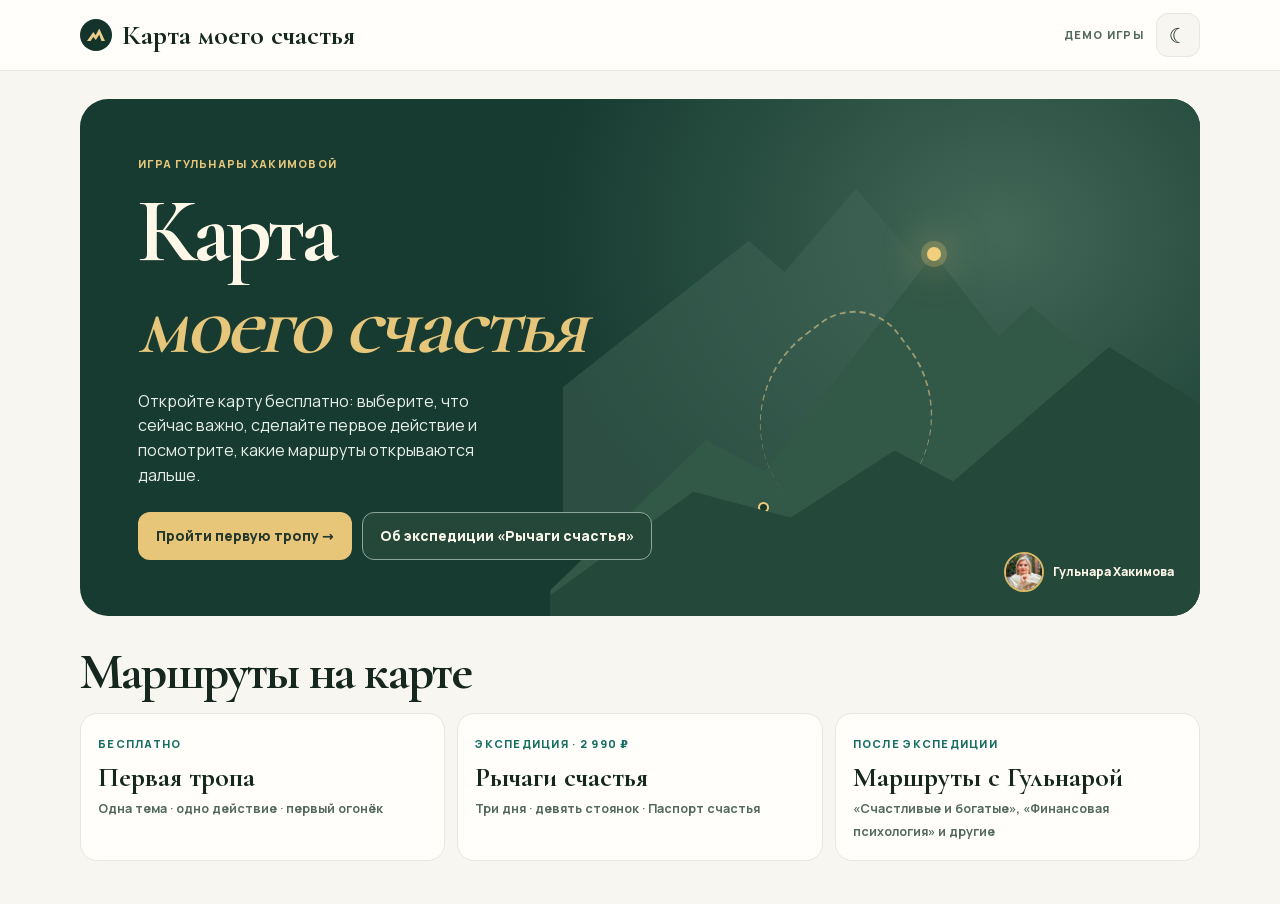
==== commit ccc042bd: "Игра «Карта моего счастья» и бренд-бук Гульнары Co-Authored-By: Claude Opus 5.5 <noreply@anthropic.c" ====
--- a/expedition/index.html
+++ b/expedition/index.html
@@ -5,15 +5,15 @@
   <meta name="viewport" content="width=device-width, initial-scale=1">
   <meta name="theme-color" content="#14332a">
   <meta name="robots" content="noindex">
-  <title>Первый шаг · Рычаги счастья</title>
+  <title>Карта моего счастья · игра Гульнары Хакимовой</title>
   <link rel="icon" href="../gulnara.jpg" type="image/jpeg">
   <link rel="stylesheet" href="fonts/fonts.css">
   <link rel="stylesheet" href="style.css?v=2">
-  <script src="app.js?v=2" defer></script>
+  <script src="app.js?v=4" defer></script>
 </head>
 <body>
   <header class="top"><div class="wrap top-inner">
-    <a class="brand" href="#start"><span class="brand-icon" aria-hidden="true"></span>Рычаги счастья</a>
+    <a class="brand" href="#start"><span class="brand-icon" aria-hidden="true"></span>Карта моего счастья</a>
     <div class="top-actions"><span class="demo">Демо игры</span><button class="icon" type="button" id="theme" aria-label="Включить тёмную тему">☾</button></div>
   </div></header>
   <main class="wrap">
